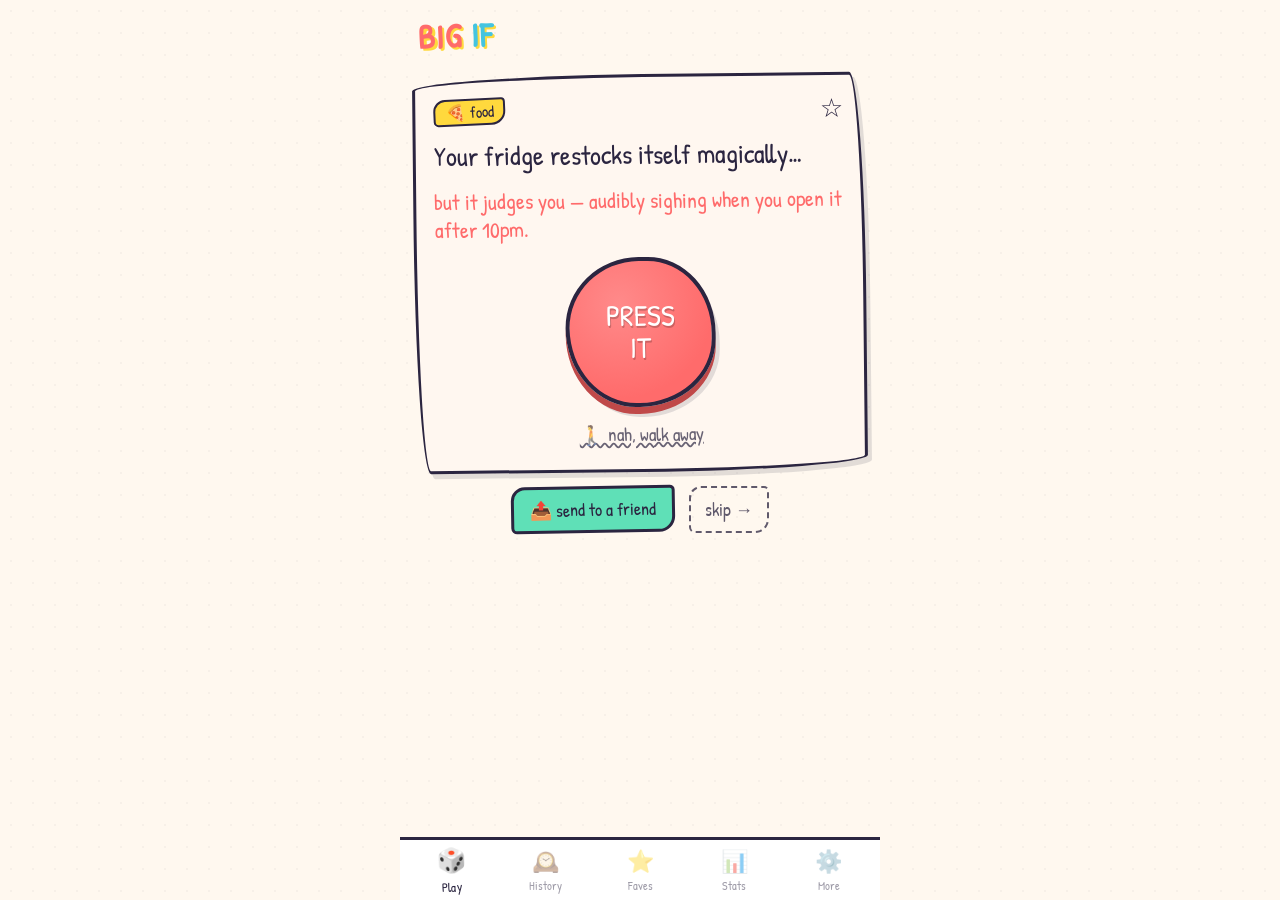
==== index.html @ 1992a89c "BIG IF v1 — hypotheticals app with live global stats 405-question bank, never-repeat picker, history" ====
<!DOCTYPE html>
<html lang="en">
<head>
<meta charset="UTF-8">
<meta name="viewport" content="width=device-width, initial-scale=1.0, viewport-fit=cover">
<meta name="theme-color" content="#fff8ef">
<title>BIG IF — would you rather?</title>
<link rel="manifest" href="manifest.json">
<link rel="icon" href="data:image/svg+xml,<svg xmlns='http://www.w3.org/2000/svg' viewBox='0 0 100 100'><text y='80' font-size='80'>🤔</text></svg>">
<link rel="stylesheet" href="styles.css">
</head>
<body>
<div id="app">
  <header id="topbar">
    <h1 id="logo">BIG<span> IF</span></h1>
    <div id="streak" title="daily streak" hidden>🔥<span id="streak-n"></span></div>
  </header>

  <main id="screen"><!-- rendered by app.js --></main>

  <nav id="tabs">
    <button data-tab="play"    class="tab">🎲<span>Play</span></button>
    <button data-tab="history" class="tab">🕰️<span>History</span></button>
    <button data-tab="favs"    class="tab">⭐<span>Faves</span></button>
    <button data-tab="stats"   class="tab">📊<span>Stats</span></button>
    <button data-tab="more"    class="tab">⚙️<span>More</span></button>
  </nav>

  <div id="toast" hidden></div>
</div>
<script src="questions.js"></script>
<script src="app.js"></script>
</body>
</html>
---- styles.css ----
/* BIG IF — hand-drawn scribble theme */
@font-face {
  font-family: "Patrick Hand";
  src: url("fonts/PatrickHand-Regular.ttf") format("truetype");
  font-display: swap;
}
:root {
  --ink: #2b2540;
  --paper: #fff8ef;
  --coral: #ff6b6b;
  --sun: #ffd93d;
  --sky: #45c4e0;
  --lime: #9ede4f;
  --grape: #b28dff;
  --tang: #ff9f45;
  --mint: #5fe0b7;
  --wobble: 255px 15px 225px 15px / 15px 225px 15px 255px;
  --wobble2: 15px 225px 15px 255px / 225px 15px 255px 15px;
}
* { box-sizing: border-box; margin: 0; padding: 0; -webkit-tap-highlight-color: transparent; }
html, body { height: 100%; }
body {
  font-family: "Patrick Hand", "Comic Sans MS", cursive;
  background: var(--paper);
  background-image: radial-gradient(#00000008 1px, transparent 1px);
  background-size: 22px 22px;
  color: var(--ink);
  font-size: 20px;
  line-height: 1.3;
}
#app { max-width: 480px; margin: 0 auto; min-height: 100%; display: flex; flex-direction: column; padding: 0 14px; }

/* top bar */
#topbar { display: flex; align-items: center; justify-content: space-between; padding: 14px 4px 6px; }
#logo { font-size: 34px; letter-spacing: 1px; transform: rotate(-2deg); color: var(--coral);
  text-shadow: 2px 2px 0 var(--sun); }
#logo span { color: var(--sky); }
#streak { font-size: 20px; background: #fff; border: 3px solid var(--ink); border-radius: var(--wobble2);
  padding: 2px 12px; transform: rotate(2deg); }

/* main area */
#screen { flex: 1; padding: 10px 0 90px; }
.screen-title { font-size: 28px; transform: rotate(-1deg); margin: 6px 2px 14px; }

/* cards */
.wobble { border: 3px solid var(--ink); border-radius: var(--wobble); background: #fff;
  box-shadow: 4px 5px 0 #2b254022; }
.wobble-sm { border: 2.5px solid var(--ink); border-radius: 18px 6px 16px 8px / 8px 14px 6px 18px;
  background: #fff; box-shadow: 3px 3px 0 #2b254018; }
.card { padding: 20px 18px 22px; transform: rotate(-0.6deg); display: flex; flex-direction: column; gap: 14px; }
.card.cat-silly  { background: #fffdf4; } .card.cat-gross { background: #f6fff0; }
.card.cat-food   { background: #fff7f0; } .card.cat-money { background: #fbfff0; }
.card.cat-powers { background: #f4f9ff; } .card.cat-deep  { background: #f8f4ff; }
.card.cat-spicy  { background: #fff3f3; }
.card-top { display: flex; justify-content: space-between; align-items: center; }
.cat-tag { font-size: 16px; background: var(--sun); border: 2px solid var(--ink);
  border-radius: 12px 4px 14px 5px; padding: 1px 10px; transform: rotate(-2deg); }
.fav-btn { font-size: 26px; background: none; border: none; cursor: pointer; line-height: 1; }
.fav-btn.on { animation: pop .25s ease; }
@keyframes pop { 50% { transform: scale(1.5) rotate(15deg); } }
.q-text { font-size: 27px; line-height: 1.25; }
.q-text.small { font-size: 22px; }
.q-catch { font-size: 22px; color: var(--coral); }
.hypo-hint, .empty-note, .about-note, .vote-count { font-size: 16px; opacity: .65; }
.you-picked { font-size: 19px; }

/* buttons */
button { font-family: inherit; color: var(--ink); cursor: pointer; }
.opt { font-size: 22px; padding: 14px 16px; border: 3px solid var(--ink); background: #fff;
  border-radius: var(--wobble2); text-align: left; transition: transform .08s; }
.opt:active { transform: scale(.97) rotate(-1deg); }
.opt-a { background: #ffe9e9; } .opt-b { background: #e6f7fb; }
.or-divider { text-align: center; font-size: 18px; opacity: .55; margin: -6px 0; }
.big-button { align-self: center; width: 150px; height: 150px; border-radius: 50% 46% 52% 48% / 48% 52% 46% 54%;
  border: 4px solid var(--ink); background: radial-gradient(circle at 35% 30%, #ff8a8a, var(--coral) 70%);
  color: #fff; font-size: 30px; line-height: 1.05; text-shadow: 1px 2px 0 #00000033;
  box-shadow: 0 7px 0 #c04949, 4px 10px 0 #2b254022; transition: transform .08s, box-shadow .08s; }
.big-button:active { transform: translateY(6px); box-shadow: 0 1px 0 #c04949; }
.walk-away { align-self: center; background: none; border: none; font-size: 19px; opacity: .7; text-decoration: underline wavy; }
.next-btn { font-size: 21px; padding: 10px 18px; border: 3px solid var(--ink); background: var(--sun);
  border-radius: var(--wobble2); align-self: flex-start; }
.next-btn.big { display: block; margin: 16px auto 0; transform: rotate(1deg); }
.card-actions { display: flex; justify-content: center; gap: 14px; margin-top: 14px; }
.share-btn { font-size: 18px; padding: 8px 16px; border: 3px solid var(--ink); background: var(--mint);
  border-radius: 14px 5px 16px 6px; transform: rotate(-1deg); }
.skip-btn { font-size: 18px; padding: 8px 14px; border: 2.5px dashed var(--ink); background: none;
  border-radius: 12px 5px 14px 6px; opacity: .75; }
.danger-btn { font-size: 18px; padding: 8px 16px; border: 3px solid var(--coral); color: var(--coral);
  background: none; border-radius: 14px 5px 16px 6px; }

/* stats bar reveal */
.stats-zone { margin-top: 4px; }
.stats-wait { font-size: 17px; opacity: .6; }
.bar { display: flex; height: 30px; border: 3px solid var(--ink); border-radius: 12px 5px 14px 6px; overflow: hidden; background: #f1ece3; }
.bar-a { background: repeating-linear-gradient(-45deg, var(--coral), var(--coral) 8px, #ff8a8a 8px, #ff8a8a 16px); transition: width .9s cubic-bezier(.2,.8,.3,1.1); }
.bar-b { background: repeating-linear-gradient(-45deg, var(--sky), var(--sky) 8px, #6fd3ea 8px, #6fd3ea 16px); transition: width .9s cubic-bezier(.2,.8,.3,1.1); }
.bar-labels { display: flex; justify-content: space-between; font-size: 15px; margin-top: 4px; gap: 8px; }
.verdict { font-size: 21px; margin-top: 8px; transform: rotate(-.5deg); }

/* history rows */
.hist-row { display: flex; align-items: center; gap: 6px; padding: 10px 12px; margin-bottom: 10px; cursor: pointer; }
.hist-row:nth-child(even) { transform: rotate(.4deg); }
.hist-row:nth-child(odd)  { transform: rotate(-.4deg); }
.hist-main { flex: 1; }
.hist-q { font-size: 17px; display: -webkit-box; -webkit-line-clamp: 2; -webkit-box-orient: vertical; overflow: hidden; }
.hist-meta { font-size: 14px; opacity: .6; margin-top: 2px; }
.hist-pick { color: var(--coral); }

/* stats tiles */
.stat-tile { padding: 14px 16px; margin-bottom: 12px; }
.stat-tile:nth-child(even) { transform: rotate(.5deg); }
.stat-tile:nth-child(odd)  { transform: rotate(-.5deg); }
.stat-big { font-size: 30px; }
.stat-label { font-size: 16px; opacity: .6; }

/* settings chips */
.setting-label { margin: 12px 2px 8px; font-size: 18px; opacity: .75; }
.chips { display: flex; flex-wrap: wrap; gap: 10px; }
.chip { font-size: 18px; padding: 6px 14px; border: 3px solid var(--ink); background: #fff;
  border-radius: 16px 6px 18px 7px; opacity: .45; }
.chip.on { background: var(--sun); opacity: 1; transform: rotate(-1.5deg); }

/* bottom tabs */
#tabs { position: fixed; bottom: 0; left: 50%; transform: translateX(-50%); width: 100%; max-width: 480px;
  display: flex; background: #fff; border-top: 3px solid var(--ink); padding: 6px 4px calc(6px + env(safe-area-inset-bottom)); }
.tab { flex: 1; background: none; border: none; font-size: 22px; display: flex; flex-direction: column; align-items: center; gap: 1px; opacity: .45; }
.tab span { font-size: 12px; font-family: inherit; }
.tab.active { opacity: 1; transform: rotate(-2deg) scale(1.08); }

/* toast */
#toast { position: fixed; bottom: 86px; left: 50%; transform: translateX(-50%) rotate(-1deg);
  background: var(--ink); color: #fff; padding: 8px 18px; border-radius: 14px 5px 16px 6px; font-size: 17px; z-index: 9; }

/* exhausted */
.exhausted { text-align: center; }
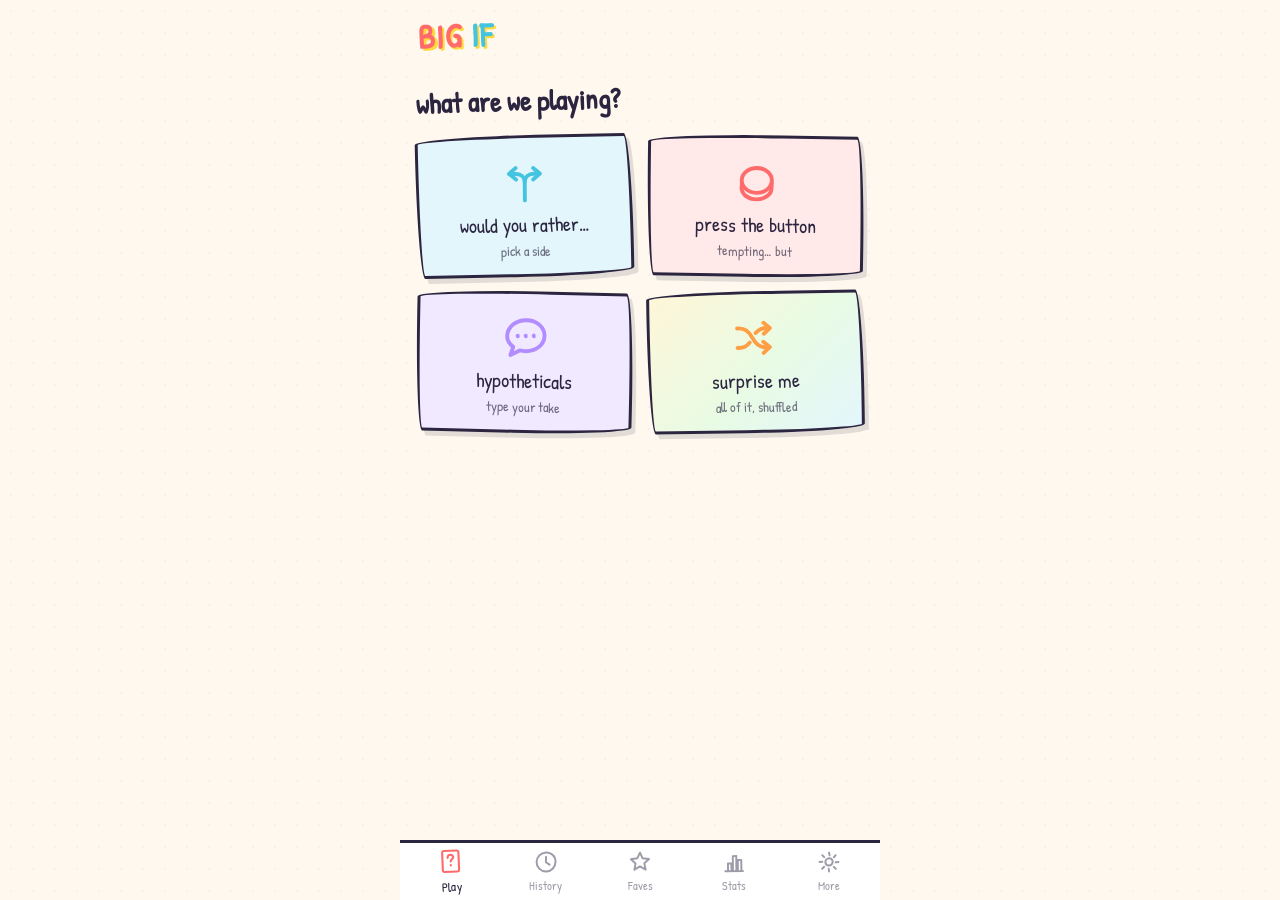
==== commit 5ccc1dec: "Mode picker, typed hypo takes with moderation, scribble sprite icons Play opens on four themed mode " ====
--- a/index.html
+++ b/index.html
@@ -13,22 +13,23 @@
 <div id="app">
   <header id="topbar">
     <h1 id="logo">BIG<span> IF</span></h1>
-    <div id="streak" title="daily streak" hidden>🔥<span id="streak-n"></span></div>
+    <div id="streak" title="daily streak" hidden><span id="streak-n"></span></div>
   </header>
 
   <main id="screen"><!-- rendered by app.js --></main>
 
   <nav id="tabs">
-    <button data-tab="play"    class="tab">🎲<span>Play</span></button>
-    <button data-tab="history" class="tab">🕰️<span>History</span></button>
-    <button data-tab="favs"    class="tab">⭐<span>Faves</span></button>
-    <button data-tab="stats"   class="tab">📊<span>Stats</span></button>
-    <button data-tab="more"    class="tab">⚙️<span>More</span></button>
+    <button data-tab="play"    data-ic="play"  class="tab"><span>Play</span></button>
+    <button data-tab="history" data-ic="clock" class="tab"><span>History</span></button>
+    <button data-tab="favs"    data-ic="star"  class="tab"><span>Faves</span></button>
+    <button data-tab="stats"   data-ic="bars"  class="tab"><span>Stats</span></button>
+    <button data-tab="more"    data-ic="gear"  class="tab"><span>More</span></button>
   </nav>
 
   <div id="toast" hidden></div>
 </div>
 <script src="questions.js"></script>
+<script src="icons.js"></script>
 <script src="app.js"></script>
 </body>
 </html>
--- a/styles.css
+++ b/styles.css
@@ -133,3 +133,54 @@
 
 /* exhausted */
 .exhausted { text-align: center; }
+
+/* ============ round 2: sprites, mode picker, takes ============ */
+.ic { width: 1.15em; height: 1.15em; vertical-align: -0.18em; }
+.screen-title .ic, .stat-big .ic { width: 1.05em; height: 1.05em; }
+.tab .ic { width: 26px; height: 26px; display: block; margin: 0 auto 1px; }
+.tab.active .ic { color: var(--coral); }
+#streak .ic { color: var(--tang); width: 22px; height: 22px; }
+.fav-btn .ic { width: 26px; height: 26px; }
+.fav-btn.on .ic { fill: var(--sun); }
+.ab { display: inline-block; width: 26px; height: 26px; line-height: 22px; text-align: center;
+  border: 2.5px solid var(--ink); border-radius: 12px 5px 10px 6px / 6px 10px 5px 12px;
+  background: var(--sun); font-size: 16px; margin-right: 4px; }
+.opt-b .ab { background: var(--sky); }
+
+/* mode picker */
+.picker-title { transform: rotate(-1.5deg); }
+.mode-grid { display: grid; grid-template-columns: 1fr 1fr; gap: 14px; padding: 4px 2px; }
+.mode-box { display: flex; flex-direction: column; align-items: center; gap: 6px;
+  padding: 18px 10px 14px; font-family: inherit; transition: transform .08s; }
+.mode-box:active { transform: scale(.95) rotate(1deg); }
+.mode-box .mode-ic { width: 52px; height: 52px; }
+.mode-title { font-size: 20px; line-height: 1.05; }
+.mode-sub { font-size: 14px; opacity: .65; }
+.mode-wyr    { background: #e3f6fc; transform: rotate(-1.2deg); }
+.mode-wyr .mode-ic { color: var(--sky); }
+.mode-button { background: #ffe9e9; transform: rotate(1deg); }
+.mode-button .mode-ic { color: var(--coral); }
+.mode-hypo   { background: #f0e9ff; transform: rotate(1.4deg); }
+.mode-hypo .mode-ic { color: var(--grape); }
+.mode-all    { background: linear-gradient(135deg, #fff6d8 0%, #e8fbe4 55%, #e3f6fc 100%); transform: rotate(-0.8deg); }
+.mode-all .mode-ic { color: var(--tang); }
+.mode-chip { display: inline-flex; align-items: center; gap: 7px; font-family: inherit;
+  font-size: 16px; padding: 5px 12px; background: #fff; margin: 0 0 10px 4px; cursor: pointer; }
+.mode-chip .chip-switch { font-size: 13px; opacity: .6; text-decoration: underline wavy; }
+
+/* hypo takes */
+.take-input { width: 100%; font-family: inherit; font-size: 20px; color: var(--ink);
+  border: 3px solid var(--ink); border-radius: 14px 5px 12px 6px / 6px 12px 5px 14px;
+  background: #fffdf6; padding: 10px 12px; resize: none; }
+.take-input:focus, .nick-input:focus { outline: 3px dashed var(--sky); outline-offset: 2px; }
+.nick-input { width: 60%; font-family: inherit; font-size: 16px; color: var(--ink);
+  border: 2.5px solid var(--ink); border-radius: 12px 5px 10px 6px / 6px 10px 5px 12px;
+  background: #fffdf6; padding: 6px 10px; margin-top: 8px; }
+.take-send { margin-top: 10px; }
+.peek-btn { font-family: inherit; font-size: 16px; background: none; border: none;
+  color: var(--ink); opacity: .7; text-decoration: underline wavy; padding: 8px 2px; text-align: left; }
+.takes-title { font-size: 20px; margin: 14px 0 8px; transform: rotate(-0.7deg); }
+.take-row { background: #fffdf6; padding: 8px 12px; margin: 8px 0; }
+.take-row.mine { background: #fff6d8; }
+.take-text { font-size: 19px; }
+.take-meta { font-size: 14px; opacity: .6; margin-top: 2px; }
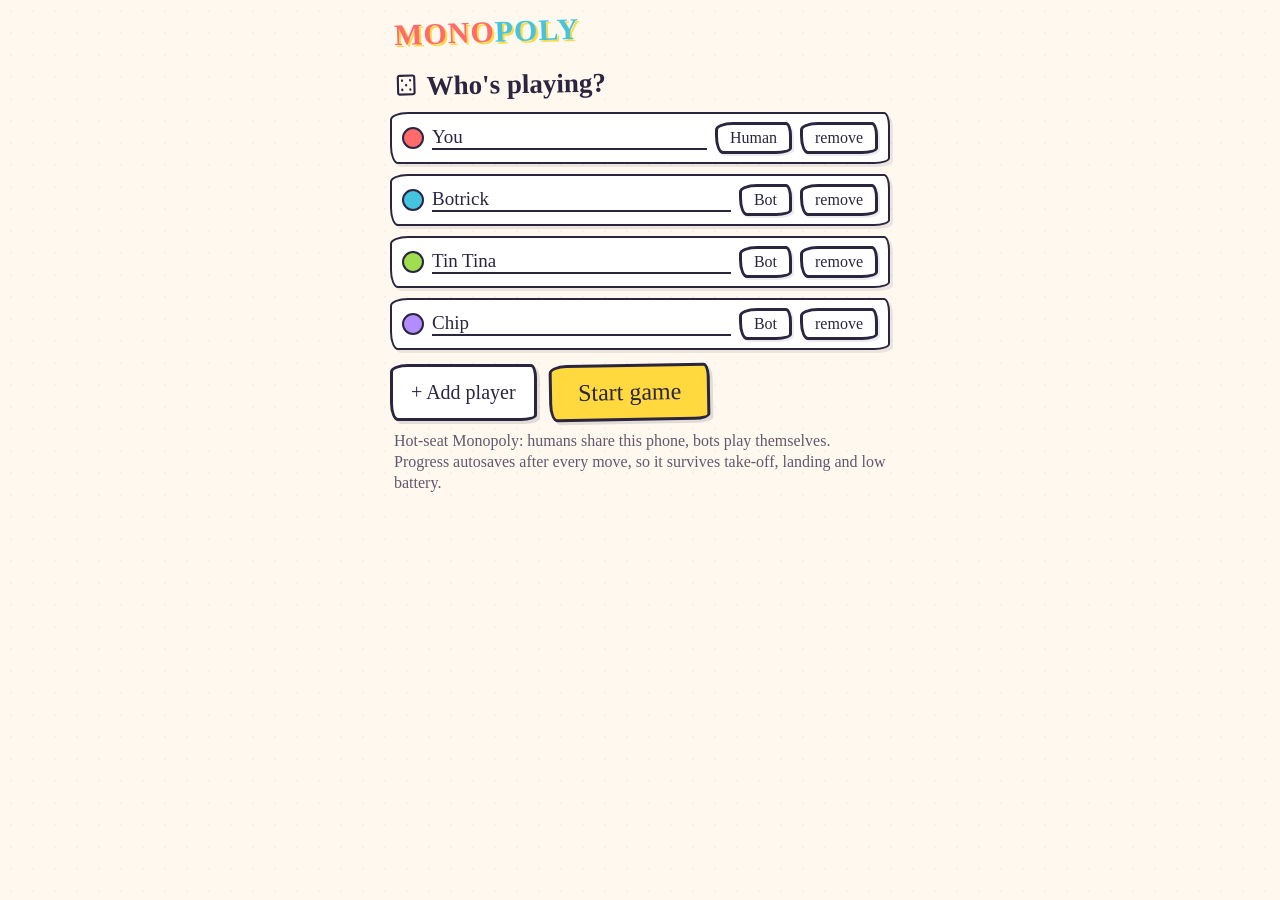
==== commit 16399037: "Add Monopoly game files to gh-pages" ====
--- a/index.html
+++ b/index.html
@@ -4,32 +4,23 @@
 <meta charset="UTF-8">
 <meta name="viewport" content="width=device-width, initial-scale=1.0, viewport-fit=cover">
 <meta name="theme-color" content="#fff8ef">
-<title>BIG IF — would you rather?</title>
-<link rel="manifest" href="manifest.json">
-<link rel="icon" href="data:image/svg+xml,<svg xmlns='http://www.w3.org/2000/svg' viewBox='0 0 100 100'><text y='80' font-size='80'>🤔</text></svg>">
+<title>BIG IF — Monopoly</title>
+<link rel="icon" href="data:image/svg+xml,<svg xmlns='http://www.w3.org/2000/svg' viewBox='0 0 100 100'><text y='80' font-size='80'>🎲</text></svg>">
 <link rel="stylesheet" href="styles.css">
 </head>
 <body>
 <div id="app">
   <header id="topbar">
-    <h1 id="logo">BIG<span> IF</span></h1>
-    <div id="streak" title="daily streak" hidden><span id="streak-n"></span></div>
+    <h1 id="logo">MONO<span>POLY</span></h1>
+    <button id="menu-btn" class="btn btn-sm" hidden>Menu</button>
   </header>
-
-  <main id="screen"><!-- rendered by app.js --></main>
-
-  <nav id="tabs">
-    <button data-tab="play"    data-ic="play"  class="tab"><span>Play</span></button>
-    <button data-tab="history" data-ic="clock" class="tab"><span>History</span></button>
-    <button data-tab="favs"    data-ic="star"  class="tab"><span>Faves</span></button>
-    <button data-tab="stats"   data-ic="bars"  class="tab"><span>Stats</span></button>
-    <button data-tab="more"    data-ic="gear"  class="tab"><span>More</span></button>
-  </nav>
-
-  <div id="toast" hidden></div>
+  <main id="screen"><!-- rendered by ui.js --></main>
 </div>
-<script src="questions.js"></script>
-<script src="icons.js"></script>
-<script src="app.js"></script>
+<div id="modal-wrap" hidden><div id="modal" class="wobble"></div></div>
+<div id="toast" hidden></div>
+<script src="board-data.js"></script>
+<script src="game.js"></script>
+<script src="ai.js"></script>
+<script src="ui.js"></script>
 </body>
 </html>
--- a/styles.css
+++ b/styles.css
@@ -1,7 +1,7 @@
-/* BIG IF — hand-drawn scribble theme */
+/* BIG IF Monopoly — same scribble theme as the main app */
 @font-face {
   font-family: "Patrick Hand";
-  src: url("fonts/PatrickHand-Regular.ttf") format("truetype");
+  src: url("../fonts/PatrickHand-Regular.ttf") format("truetype");
   font-display: swap;
 }
 :root {
@@ -14,6 +14,8 @@
   --grape: #b28dff;
   --tang: #ff9f45;
   --mint: #5fe0b7;
+  --house: #2f9e44;
+  --hotel: #e03131;
   --wobble: 255px 15px 225px 15px / 15px 225px 15px 255px;
   --wobble2: 15px 225px 15px 255px / 225px 15px 255px 15px;
 }
@@ -25,162 +27,141 @@
   background-image: radial-gradient(#00000008 1px, transparent 1px);
   background-size: 22px 22px;
   color: var(--ink);
-  font-size: 20px;
+  font-size: 19px;
   line-height: 1.3;
 }
-#app { max-width: 480px; margin: 0 auto; min-height: 100%; display: flex; flex-direction: column; padding: 0 14px; }
-
-/* top bar */
-#topbar { display: flex; align-items: center; justify-content: space-between; padding: 14px 4px 6px; }
-#logo { font-size: 34px; letter-spacing: 1px; transform: rotate(-2deg); color: var(--coral);
+#app { max-width: 520px; margin: 0 auto; min-height: 100%; display: flex; flex-direction: column; padding: 0 10px 24px; }
+#topbar { display: flex; align-items: center; justify-content: space-between; padding: 12px 4px 6px; }
+#logo { font-size: 30px; letter-spacing: 1px; transform: rotate(-2deg); color: var(--coral);
   text-shadow: 2px 2px 0 var(--sun); }
 #logo span { color: var(--sky); }
-#streak { font-size: 20px; background: #fff; border: 3px solid var(--ink); border-radius: var(--wobble2);
-  padding: 2px 12px; transform: rotate(2deg); }
+#screen { flex: 1; }
+.ic { width: 1.05em; height: 1.05em; vertical-align: -0.18em; }
 
-/* main area */
-#screen { flex: 1; padding: 10px 0 90px; }
-.screen-title { font-size: 28px; transform: rotate(-1deg); margin: 6px 2px 14px; }
-
-/* cards */
+/* buttons */
+.btn {
+  font-family: inherit; font-size: 20px; color: var(--ink); cursor: pointer;
+  background: #fff; border: 3px solid var(--ink);
+  border-radius: 18px 6px 16px 8px / 8px 14px 6px 18px;
+  box-shadow: 3px 3px 0 #2b254022; padding: 8px 18px;
+}
+.btn:active { transform: translate(2px, 2px); box-shadow: none; }
+.btn[disabled] { opacity: 0.45; pointer-events: none; }
+.btn-big { font-size: 24px; padding: 12px 26px; background: var(--sun); transform: rotate(-1deg); }
+.btn-go { background: var(--lime); }
+.btn-warn { background: var(--coral); color: #fff; }
+.btn-sm { font-size: 16px; padding: 4px 12px; box-shadow: 2px 2px 0 #2b254018; }
 .wobble { border: 3px solid var(--ink); border-radius: var(--wobble); background: #fff;
   box-shadow: 4px 5px 0 #2b254022; }
 .wobble-sm { border: 2.5px solid var(--ink); border-radius: 18px 6px 16px 8px / 8px 14px 6px 18px;
   background: #fff; box-shadow: 3px 3px 0 #2b254018; }
-.card { padding: 20px 18px 22px; transform: rotate(-0.6deg); display: flex; flex-direction: column; gap: 14px; }
-.card.cat-silly  { background: #fffdf4; } .card.cat-gross { background: #f6fff0; }
-.card.cat-food   { background: #fff7f0; } .card.cat-money { background: #fbfff0; }
-.card.cat-powers { background: #f4f9ff; } .card.cat-deep  { background: #f8f4ff; }
-.card.cat-spicy  { background: #fff3f3; }
-.card-top { display: flex; justify-content: space-between; align-items: center; }
-.cat-tag { font-size: 16px; background: var(--sun); border: 2px solid var(--ink);
-  border-radius: 12px 4px 14px 5px; padding: 1px 10px; transform: rotate(-2deg); }
-.fav-btn { font-size: 26px; background: none; border: none; cursor: pointer; line-height: 1; }
-.fav-btn.on { animation: pop .25s ease; }
-@keyframes pop { 50% { transform: scale(1.5) rotate(15deg); } }
-.q-text { font-size: 27px; line-height: 1.25; }
-.q-text.small { font-size: 22px; }
-.q-catch { font-size: 22px; color: var(--coral); }
-.hypo-hint, .empty-note, .about-note, .vote-count { font-size: 16px; opacity: .65; }
-.you-picked { font-size: 19px; }
 
-/* buttons */
-button { font-family: inherit; color: var(--ink); cursor: pointer; }
-.opt { font-size: 22px; padding: 14px 16px; border: 3px solid var(--ink); background: #fff;
-  border-radius: var(--wobble2); text-align: left; transition: transform .08s; }
-.opt:active { transform: scale(.97) rotate(-1deg); }
-.opt-a { background: #ffe9e9; } .opt-b { background: #e6f7fb; }
-.or-divider { text-align: center; font-size: 18px; opacity: .55; margin: -6px 0; }
-.big-button { align-self: center; width: 150px; height: 150px; border-radius: 50% 46% 52% 48% / 48% 52% 46% 54%;
-  border: 4px solid var(--ink); background: radial-gradient(circle at 35% 30%, #ff8a8a, var(--coral) 70%);
-  color: #fff; font-size: 30px; line-height: 1.05; text-shadow: 1px 2px 0 #00000033;
-  box-shadow: 0 7px 0 #c04949, 4px 10px 0 #2b254022; transition: transform .08s, box-shadow .08s; }
-.big-button:active { transform: translateY(6px); box-shadow: 0 1px 0 #c04949; }
-.walk-away { align-self: center; background: none; border: none; font-size: 19px; opacity: .7; text-decoration: underline wavy; }
-.next-btn { font-size: 21px; padding: 10px 18px; border: 3px solid var(--ink); background: var(--sun);
-  border-radius: var(--wobble2); align-self: flex-start; }
-.next-btn.big { display: block; margin: 16px auto 0; transform: rotate(1deg); }
-.card-actions { display: flex; justify-content: center; gap: 14px; margin-top: 14px; }
-.share-btn { font-size: 18px; padding: 8px 16px; border: 3px solid var(--ink); background: var(--mint);
-  border-radius: 14px 5px 16px 6px; transform: rotate(-1deg); }
-.skip-btn { font-size: 18px; padding: 8px 14px; border: 2.5px dashed var(--ink); background: none;
-  border-radius: 12px 5px 14px 6px; opacity: .75; }
-.danger-btn { font-size: 18px; padding: 8px 16px; border: 3px solid var(--coral); color: var(--coral);
-  background: none; border-radius: 14px 5px 16px 6px; }
+/* ------- setup screen ------- */
+.screen-title { font-size: 27px; transform: rotate(-1deg); margin: 8px 2px 12px; }
+.setup-row { display: flex; gap: 8px; align-items: center; padding: 8px 10px; margin-bottom: 10px; }
+.setup-row input {
+  font-family: inherit; font-size: 19px; color: var(--ink); flex: 1; min-width: 0;
+  border: none; border-bottom: 2.5px solid var(--ink); background: transparent; outline: none;
+}
+.color-dot { width: 22px; height: 22px; border-radius: 50%; border: 2.5px solid var(--ink); flex: none; }
+.setup-note { font-size: 16px; opacity: 0.75; margin: 10px 4px; }
+.setup-actions { display: flex; gap: 12px; flex-wrap: wrap; margin-top: 14px; }
+.resume-box { padding: 20px 18px; margin: 14px 0; transform: rotate(-0.6deg); }
+.resume-box p { margin-bottom: 14px; }
 
-/* stats bar reveal */
-.stats-zone { margin-top: 4px; }
-.stats-wait { font-size: 17px; opacity: .6; }
-.bar { display: flex; height: 30px; border: 3px solid var(--ink); border-radius: 12px 5px 14px 6px; overflow: hidden; background: #f1ece3; }
-.bar-a { background: repeating-linear-gradient(-45deg, var(--coral), var(--coral) 8px, #ff8a8a 8px, #ff8a8a 16px); transition: width .9s cubic-bezier(.2,.8,.3,1.1); }
-.bar-b { background: repeating-linear-gradient(-45deg, var(--sky), var(--sky) 8px, #6fd3ea 8px, #6fd3ea 16px); transition: width .9s cubic-bezier(.2,.8,.3,1.1); }
-.bar-labels { display: flex; justify-content: space-between; font-size: 15px; margin-top: 4px; gap: 8px; }
-.verdict { font-size: 21px; margin-top: 8px; transform: rotate(-.5deg); }
+/* ------- board ------- */
+#board {
+  position: relative; width: 100%; aspect-ratio: 1 / 1;
+  display: grid; grid-template-columns: repeat(11, 1fr); grid-template-rows: repeat(11, 1fr);
+  border: 3px solid var(--ink); border-radius: 14px 5px 12px 6px / 6px 10px 5px 14px;
+  background: #fffdf6; box-shadow: 4px 5px 0 #2b254022; overflow: hidden;
+}
+.cell {
+  position: relative; border: 1px solid #2b254033; overflow: hidden; cursor: pointer;
+  display: flex; flex-direction: column; align-items: center; justify-content: flex-end;
+  background: #fffdf6; font-size: 10px; padding-bottom: 1px;
+}
+.cell .band { position: absolute; top: 0; left: 0; right: 0; height: 26%; border-bottom: 1px solid #2b254044; }
+.cell .price { position: absolute; bottom: 1px; right: 3px; font-size: 9px; opacity: 0.7; }
+.cell .spico { position: absolute; top: 50%; left: 50%; transform: translate(-50%, -58%); width: 55%; height: 55%; opacity: 0.8; }
+.cell .spico svg { width: 100%; height: 100%; }
+.cell.corner { background: #fff6df; }
+.cell .ownerbar { position: absolute; bottom: 0; left: 0; right: 0; height: 4px; }
+.cell.mortgaged .band, .cell.mortgaged .price { opacity: 0.25; }
+.cell.mortgaged::after { content: ""; position: absolute; inset: 0;
+  background: repeating-linear-gradient(45deg, transparent 0 4px, #2b254018 4px 8px); }
+.cell .pips { position: absolute; top: 28%; left: 2px; display: flex; gap: 1px; flex-wrap: wrap; max-width: 90%; }
+.cell .pips i { width: 5px; height: 5px; background: var(--house); border-radius: 1px; display: block; }
+.cell .pips i.hotel { width: 8px; height: 6px; background: var(--hotel); }
+.cell .toks { position: absolute; bottom: 5px; left: 2px; display: flex; flex-wrap: wrap; gap: 1px; max-width: 92%; }
+.cell .toks b { width: 9px; height: 9px; border-radius: 50%; border: 1.5px solid #fff;
+  box-shadow: 0 0 0 1px #2b254066; display: block; }
+.cell.here { outline: 3px solid var(--ink); outline-offset: -3px; z-index: 2; }
 
-/* history rows */
-.hist-row { display: flex; align-items: center; gap: 6px; padding: 10px 12px; margin-bottom: 10px; cursor: pointer; }
-.hist-row:nth-child(even) { transform: rotate(.4deg); }
-.hist-row:nth-child(odd)  { transform: rotate(-.4deg); }
-.hist-main { flex: 1; }
-.hist-q { font-size: 17px; display: -webkit-box; -webkit-line-clamp: 2; -webkit-box-orient: vertical; overflow: hidden; }
-.hist-meta { font-size: 14px; opacity: .6; margin-top: 2px; }
-.hist-pick { color: var(--coral); }
+#center {
+  grid-row: 2 / 11; grid-column: 2 / 11; display: flex; flex-direction: column;
+  align-items: center; justify-content: center; gap: 6px; text-align: center; padding: 8px;
+}
+#center .whose { font-size: 20px; transform: rotate(-1.5deg); }
+#center .dice { display: flex; gap: 8px; }
+#center .die {
+  width: 40px; height: 40px; border: 3px solid var(--ink); border-radius: 10px 4px 9px 5px / 5px 8px 4px 10px;
+  background: #fff; font-size: 24px; display: flex; align-items: center; justify-content: center;
+  box-shadow: 2px 2px 0 #2b254022;
+}
+#center .cardflash {
+  font-size: 14px; line-height: 1.25; max-width: 92%; padding: 8px 10px; margin-top: 4px;
+  background: #fff; border: 2.5px solid var(--ink);
+  border-radius: 14px 5px 12px 6px / 6px 10px 5px 14px; transform: rotate(-1deg);
+}
+#center .cardflash .cardkind { font-size: 12px; opacity: 0.7; display: block; }
 
-/* stats tiles */
-.stat-tile { padding: 14px 16px; margin-bottom: 12px; }
-.stat-tile:nth-child(even) { transform: rotate(.5deg); }
-.stat-tile:nth-child(odd)  { transform: rotate(-.5deg); }
-.stat-big { font-size: 30px; }
-.stat-label { font-size: 16px; opacity: .6; }
+/* ------- HUD ------- */
+#hud { margin-top: 12px; }
+#turnbar { display: flex; align-items: center; gap: 10px; padding: 8px 12px; margin-bottom: 10px; }
+#turnbar .color-dot { width: 18px; height: 18px; }
+#turnbar .who { flex: 1; font-size: 21px; }
+#turnbar .cash { font-size: 21px; }
+#actions { display: flex; flex-wrap: wrap; gap: 10px; align-items: center; margin-bottom: 10px; min-height: 52px; }
+#actions .say { font-size: 18px; width: 100%; }
+#players { display: flex; flex-wrap: wrap; gap: 8px; margin-bottom: 10px; }
+.pstrip { display: flex; align-items: center; gap: 6px; font-size: 16px; padding: 3px 10px; }
+.pstrip.dead { opacity: 0.4; text-decoration: line-through; }
+.pstrip .color-dot { width: 14px; height: 14px; }
+#log {
+  font-size: 15px; line-height: 1.35; padding: 8px 12px; max-height: 130px; overflow-y: auto;
+  background: #fff; border: 2.5px solid var(--ink);
+  border-radius: 18px 6px 16px 8px / 8px 14px 6px 18px; box-shadow: 3px 3px 0 #2b254018;
+}
+#log p { margin: 1px 0; opacity: 0.85; }
+#log p:last-child { opacity: 1; }
 
-/* settings chips */
-.setting-label { margin: 12px 2px 8px; font-size: 18px; opacity: .75; }
-.chips { display: flex; flex-wrap: wrap; gap: 10px; }
-.chip { font-size: 18px; padding: 6px 14px; border: 3px solid var(--ink); background: #fff;
-  border-radius: 16px 6px 18px 7px; opacity: .45; }
-.chip.on { background: var(--sun); opacity: 1; transform: rotate(-1.5deg); }
+/* ------- modal ------- */
+#modal-wrap { position: fixed; inset: 0; background: #2b254055; z-index: 50;
+  display: flex; align-items: center; justify-content: center; padding: 18px; }
+#modal-wrap[hidden], #toast[hidden] { display: none; }
+#modal { max-width: 440px; width: 100%; max-height: 86vh; overflow-y: auto; padding: 20px 18px; }
+#modal h2 { font-size: 24px; transform: rotate(-1deg); margin-bottom: 10px; }
+#modal .deed-band { height: 26px; border: 2.5px solid var(--ink); border-radius: 10px 4px 9px 5px / 5px 8px 4px 10px; margin-bottom: 10px; }
+#modal table { width: 100%; border-collapse: collapse; font-size: 17px; margin: 8px 0; }
+#modal td { padding: 2px 4px; border-bottom: 1.5px dashed #2b254033; }
+#modal td:last-child { text-align: right; }
+#modal .modal-actions { display: flex; flex-wrap: wrap; gap: 10px; margin-top: 14px; }
+.mrow { display: flex; align-items: center; gap: 8px; padding: 7px 4px; border-bottom: 1.5px dashed #2b254033; }
+.mrow .nm { flex: 1; font-size: 17px; min-width: 0; }
+.mrow .st { font-size: 14px; opacity: 0.7; }
+.mrow .gdot { width: 14px; height: 14px; border-radius: 4px; border: 2px solid var(--ink); flex: none; }
 
-/* bottom tabs */
-#tabs { position: fixed; bottom: 0; left: 50%; transform: translateX(-50%); width: 100%; max-width: 480px;
-  display: flex; background: #fff; border-top: 3px solid var(--ink); padding: 6px 4px calc(6px + env(safe-area-inset-bottom)); }
-.tab { flex: 1; background: none; border: none; font-size: 22px; display: flex; flex-direction: column; align-items: center; gap: 1px; opacity: .45; }
-.tab span { font-size: 12px; font-family: inherit; }
-.tab.active { opacity: 1; transform: rotate(-2deg) scale(1.08); }
+#toast {
+  position: fixed; left: 50%; bottom: 26px; transform: translateX(-50%) rotate(-1deg); z-index: 60;
+  background: var(--ink); color: var(--paper); font-size: 18px; padding: 8px 20px;
+  border-radius: 14px 5px 12px 6px / 6px 10px 5px 14px; box-shadow: 3px 4px 0 #2b254044;
+}
 
-/* toast */
-#toast { position: fixed; bottom: 86px; left: 50%; transform: translateX(-50%) rotate(-1deg);
-  background: var(--ink); color: #fff; padding: 8px 18px; border-radius: 14px 5px 16px 6px; font-size: 17px; z-index: 9; }
+/* winner overlay reuses modal */
+.winner-title { font-size: 30px; color: var(--coral); text-shadow: 2px 2px 0 var(--sun); transform: rotate(-2deg); }
 
-/* exhausted */
-.exhausted { text-align: center; }
-
-/* ============ round 2: sprites, mode picker, takes ============ */
-.ic { width: 1.15em; height: 1.15em; vertical-align: -0.18em; }
-.screen-title .ic, .stat-big .ic { width: 1.05em; height: 1.05em; }
-.tab .ic { width: 26px; height: 26px; display: block; margin: 0 auto 1px; }
-.tab.active .ic { color: var(--coral); }
-#streak .ic { color: var(--tang); width: 22px; height: 22px; }
-.fav-btn .ic { width: 26px; height: 26px; }
-.fav-btn.on .ic { fill: var(--sun); }
-.ab { display: inline-block; width: 26px; height: 26px; line-height: 22px; text-align: center;
-  border: 2.5px solid var(--ink); border-radius: 12px 5px 10px 6px / 6px 10px 5px 12px;
-  background: var(--sun); font-size: 16px; margin-right: 4px; }
-.opt-b .ab { background: var(--sky); }
-
-/* mode picker */
-.picker-title { transform: rotate(-1.5deg); }
-.mode-grid { display: grid; grid-template-columns: 1fr 1fr; gap: 14px; padding: 4px 2px; }
-.mode-box { display: flex; flex-direction: column; align-items: center; gap: 6px;
-  padding: 18px 10px 14px; font-family: inherit; transition: transform .08s; }
-.mode-box:active { transform: scale(.95) rotate(1deg); }
-.mode-box .mode-ic { width: 52px; height: 52px; }
-.mode-title { font-size: 20px; line-height: 1.05; }
-.mode-sub { font-size: 14px; opacity: .65; }
-.mode-wyr    { background: #e3f6fc; transform: rotate(-1.2deg); }
-.mode-wyr .mode-ic { color: var(--sky); }
-.mode-button { background: #ffe9e9; transform: rotate(1deg); }
-.mode-button .mode-ic { color: var(--coral); }
-.mode-hypo   { background: #f0e9ff; transform: rotate(1.4deg); }
-.mode-hypo .mode-ic { color: var(--grape); }
-.mode-all    { background: linear-gradient(135deg, #fff6d8 0%, #e8fbe4 55%, #e3f6fc 100%); transform: rotate(-0.8deg); }
-.mode-all .mode-ic { color: var(--tang); }
-.mode-chip { display: inline-flex; align-items: center; gap: 7px; font-family: inherit;
-  font-size: 16px; padding: 5px 12px; background: #fff; margin: 0 0 10px 4px; cursor: pointer; }
-.mode-chip .chip-switch { font-size: 13px; opacity: .6; text-decoration: underline wavy; }
-
-/* hypo takes */
-.take-input { width: 100%; font-family: inherit; font-size: 20px; color: var(--ink);
-  border: 3px solid var(--ink); border-radius: 14px 5px 12px 6px / 6px 12px 5px 14px;
-  background: #fffdf6; padding: 10px 12px; resize: none; }
-.take-input:focus, .nick-input:focus { outline: 3px dashed var(--sky); outline-offset: 2px; }
-.nick-input { width: 60%; font-family: inherit; font-size: 16px; color: var(--ink);
-  border: 2.5px solid var(--ink); border-radius: 12px 5px 10px 6px / 6px 10px 5px 12px;
-  background: #fffdf6; padding: 6px 10px; margin-top: 8px; }
-.take-send { margin-top: 10px; }
-.peek-btn { font-family: inherit; font-size: 16px; background: none; border: none;
-  color: var(--ink); opacity: .7; text-decoration: underline wavy; padding: 8px 2px; text-align: left; }
-.takes-title { font-size: 20px; margin: 14px 0 8px; transform: rotate(-0.7deg); }
-.take-row { background: #fffdf6; padding: 8px 12px; margin: 8px 0; }
-.take-row.mine { background: #fff6d8; }
-.take-text { font-size: 19px; }
-.take-meta { font-size: 14px; opacity: .6; margin-top: 2px; }
+@media (max-width: 380px) {
+  body { font-size: 17px; }
+  .cell .price { display: none; }
+}
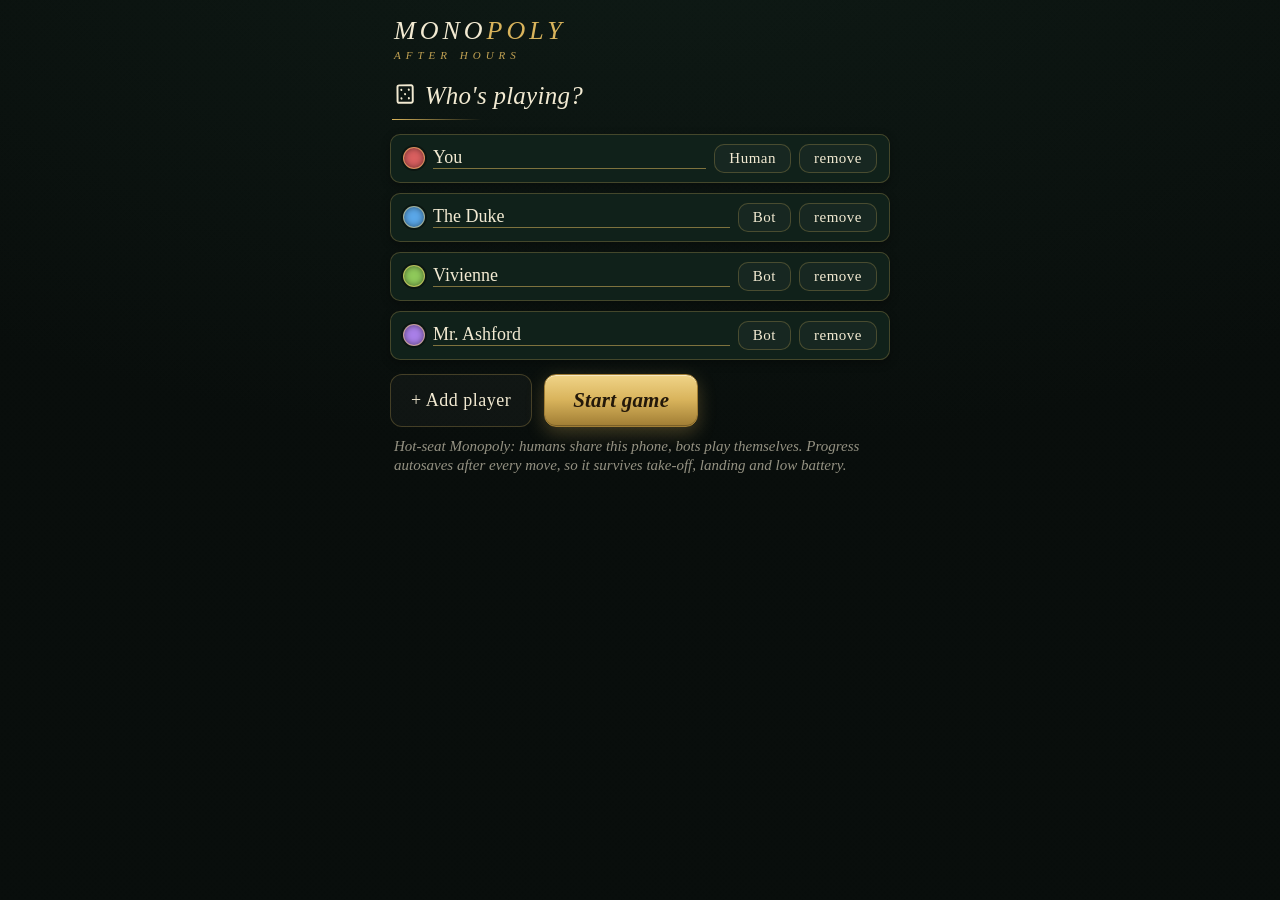
==== commit 86145483: "Deploy After Hours redesign: tile icons, animated card stacks, deed cards Co-Authored-By: Claude Fab" ====
--- a/index.html
+++ b/index.html
@@ -3,15 +3,15 @@
 <head>
 <meta charset="UTF-8">
 <meta name="viewport" content="width=device-width, initial-scale=1.0, viewport-fit=cover">
-<meta name="theme-color" content="#fff8ef">
-<title>BIG IF — Monopoly</title>
+<meta name="theme-color" content="#0c1210">
+<title>Monopoly — After Hours</title>
 <link rel="icon" href="data:image/svg+xml,<svg xmlns='http://www.w3.org/2000/svg' viewBox='0 0 100 100'><text y='80' font-size='80'>🎲</text></svg>">
 <link rel="stylesheet" href="styles.css">
 </head>
 <body>
 <div id="app">
   <header id="topbar">
-    <h1 id="logo">MONO<span>POLY</span></h1>
+    <h1 id="logo">MONO<span>POLY</span><small>after hours</small></h1>
     <button id="menu-btn" class="btn btn-sm" hidden>Menu</button>
   </header>
   <main id="screen"><!-- rendered by ui.js --></main>
@@ -22,5 +22,10 @@
 <script src="game.js"></script>
 <script src="ai.js"></script>
 <script src="ui.js"></script>
+<script>
+if ("serviceWorker" in navigator) {
+  navigator.serviceWorker.register("sw.js");
+}
+</script>
 </body>
 </html>
--- a/styles.css
+++ b/styles.css
@@ -1,167 +1,307 @@
-/* BIG IF Monopoly — same scribble theme as the main app */
-@font-face {
-  font-family: "Patrick Hand";
-  src: url("../fonts/PatrickHand-Regular.ttf") format("truetype");
-  font-display: swap;
-}
+/* Monopoly — After Hours. Midnight-felt casino theme with lounge serif type. */
 :root {
-  --ink: #2b2540;
-  --paper: #fff8ef;
-  --coral: #ff6b6b;
-  --sun: #ffd93d;
-  --sky: #45c4e0;
-  --lime: #9ede4f;
-  --grape: #b28dff;
-  --tang: #ff9f45;
-  --mint: #5fe0b7;
-  --house: #2f9e44;
-  --hotel: #e03131;
-  --wobble: 255px 15px 225px 15px / 15px 225px 15px 255px;
-  --wobble2: 15px 225px 15px 255px / 225px 15px 255px 15px;
+  --ink: #f2ead2;          /* cream text on dark — brightened for contrast */
+  --ink-2: #cfc6ab;        /* secondary text (log body, captions) */
+  --ink-3: #9aa08c;        /* muted text (timestamps, disabled) */
+  --paper: #090e0c;        /* near-black green base */
+  --panel: #10211a;        /* card/cell surface */
+  --panel2: #163024;       /* raised surface */
+  --gold: #d9b45c;
+  --gold-hi: #f0d488;      /* metallic highlight edge */
+  --gold-deep: #a07d34;    /* metallic shadow edge */
+  --gold-dim: rgba(217,180,92,0.55);
+  --gold-line: rgba(217,180,92,0.26);
+  --cream: #f6f0dd;        /* dice, deed paper */
+  --cream-2: #ece3c9;      /* deed-card rule lines */
+  --deep: #14251c;         /* dark text on gold/cream */
+  --felt-1: #1d3d2c;       /* board center glow */
+  --felt-2: #0d211a;       /* board center falloff */
+  --danger: #d66a6a;
+  --go: #57b877;
+  --house: #6bcf79;
+  --hotel: #e06a6a;
+  --shadow: 0 10px 30px rgba(0,0,0,0.55);
 }
 * { box-sizing: border-box; margin: 0; padding: 0; -webkit-tap-highlight-color: transparent; }
 html, body { height: 100%; }
 body {
-  font-family: "Patrick Hand", "Comic Sans MS", cursive;
-  background: var(--paper);
-  background-image: radial-gradient(#00000008 1px, transparent 1px);
-  background-size: 22px 22px;
+  font-family: Georgia, "Times New Roman", serif;
+  background: radial-gradient(140% 100% at 50% -10%, #0f1b16 0%, var(--paper) 60%);
+  background-attachment: fixed;
   color: var(--ink);
-  font-size: 19px;
+  font-size: 18px;
   line-height: 1.3;
-}
-#app { max-width: 520px; margin: 0 auto; min-height: 100%; display: flex; flex-direction: column; padding: 0 10px 24px; }
-#topbar { display: flex; align-items: center; justify-content: space-between; padding: 12px 4px 6px; }
-#logo { font-size: 30px; letter-spacing: 1px; transform: rotate(-2deg); color: var(--coral);
-  text-shadow: 2px 2px 0 var(--sun); }
-#logo span { color: var(--sky); }
+  -webkit-font-smoothing: antialiased;
+}
+/* faint felt weave for mood — cheap, no assets, doesn't affect offline caching */
+body::before {
+  content: ""; position: fixed; inset: 0; pointer-events: none; z-index: 0; opacity: 0.5;
+  background-image:
+    repeating-linear-gradient(45deg,  rgba(255,255,255,0.012) 0 2px, transparent 2px 4px),
+    repeating-linear-gradient(-45deg, rgba(0,0,0,0.04)      0 2px, transparent 2px 4px);
+}
+#app { position: relative; z-index: 1; max-width: 520px; margin: 0 auto; min-height: 100%; display: flex; flex-direction: column; padding: 0 10px 24px; }
+#topbar { display: flex; align-items: center; justify-content: space-between; padding: 14px 4px 8px; }
+#logo { font-size: 26px; font-weight: normal; letter-spacing: 4px; color: var(--ink); font-style: italic; }
+#logo span { color: var(--gold); }
+#logo small { display: block; font-size: 11px; letter-spacing: 5px; text-transform: uppercase; color: var(--gold); font-style: italic; opacity: 0.9; }
 #screen { flex: 1; }
 .ic { width: 1.05em; height: 1.05em; vertical-align: -0.18em; }
 
-/* buttons */
+/* numbers: tabular so prices/balances align */
+.price, .cash, #modal td:last-child { font-variant-numeric: tabular-nums; }
+
+/* buttons — one loud metallic primary, quiet outlined secondaries */
 .btn {
-  font-family: inherit; font-size: 20px; color: var(--ink); cursor: pointer;
-  background: #fff; border: 3px solid var(--ink);
-  border-radius: 18px 6px 16px 8px / 8px 14px 6px 18px;
-  box-shadow: 3px 3px 0 #2b254022; padding: 8px 18px;
-}
-.btn:active { transform: translate(2px, 2px); box-shadow: none; }
-.btn[disabled] { opacity: 0.45; pointer-events: none; }
-.btn-big { font-size: 24px; padding: 12px 26px; background: var(--sun); transform: rotate(-1deg); }
-.btn-go { background: var(--lime); }
-.btn-warn { background: var(--coral); color: #fff; }
-.btn-sm { font-size: 16px; padding: 4px 12px; box-shadow: 2px 2px 0 #2b254018; }
-.wobble { border: 3px solid var(--ink); border-radius: var(--wobble); background: #fff;
-  box-shadow: 4px 5px 0 #2b254022; }
-.wobble-sm { border: 2.5px solid var(--ink); border-radius: 18px 6px 16px 8px / 8px 14px 6px 18px;
-  background: #fff; box-shadow: 3px 3px 0 #2b254018; }
+  font-family: inherit; font-size: 18px; color: var(--ink); cursor: pointer;
+  background: rgba(255,255,255,0.03); border: 1px solid var(--gold-line);
+  border-radius: 12px; padding: 9px 20px; letter-spacing: 0.5px;
+}
+.btn:active { transform: translateY(1px); opacity: 0.85; }
+.btn[disabled] { opacity: 0.35; pointer-events: none; }
+.btn-big {
+  font-size: 21px; padding: 13px 28px; font-style: italic; letter-spacing: 0.01em;
+  color: #23180a; font-weight: 700; border: 1px solid var(--gold-deep); border-radius: 12px;
+  background: linear-gradient(180deg, var(--gold-hi) 0%, var(--gold) 48%, var(--gold-deep) 100%);
+  box-shadow: inset 0 1px 0 rgba(255,255,255,0.5), inset 0 -1px 0 rgba(0,0,0,0.25), 0 6px 18px rgba(217,180,92,0.28);
+}
+.btn-big:active {
+  background: linear-gradient(180deg, var(--gold) 0%, var(--gold-deep) 100%);
+  box-shadow: inset 0 2px 4px rgba(0,0,0,0.35);
+}
+.btn-go { background: linear-gradient(180deg, #5cba79, #3f8f57); color: var(--deep); border: none; font-weight: 700; }
+.btn-warn { background: rgba(214,106,106,0.1); border-color: rgba(214,106,106,0.5); color: var(--danger); }
+.btn-sm { font-size: 15px; padding: 5px 14px; border-radius: 10px; }
+.wobble {
+  border: 1px solid var(--gold-dim); border-radius: 14px; background: var(--panel);
+  box-shadow: var(--shadow), inset 0 0 30px rgba(0,0,0,0.2);
+}
+.wobble-sm {
+  border: 1px solid var(--gold-line); border-radius: 10px; background: var(--panel);
+  box-shadow: 0 3px 10px rgba(0,0,0,0.33);
+}
 
 /* ------- setup screen ------- */
-.screen-title { font-size: 27px; transform: rotate(-1deg); margin: 8px 2px 12px; }
-.setup-row { display: flex; gap: 8px; align-items: center; padding: 8px 10px; margin-bottom: 10px; }
+.screen-title { font-size: 25px; font-style: italic; font-weight: normal; margin: 10px 2px 14px; color: var(--ink); letter-spacing: 0.01em; }
+.screen-title::after { content: ""; display: block; width: 90px; height: 1px; margin-top: 6px;
+  background: linear-gradient(90deg, var(--gold), transparent); }
+.setup-row { display: flex; gap: 8px; align-items: center; padding: 9px 12px; margin-bottom: 10px; }
 .setup-row input {
-  font-family: inherit; font-size: 19px; color: var(--ink); flex: 1; min-width: 0;
-  border: none; border-bottom: 2.5px solid var(--ink); background: transparent; outline: none;
-}
-.color-dot { width: 22px; height: 22px; border-radius: 50%; border: 2.5px solid var(--ink); flex: none; }
-.setup-note { font-size: 16px; opacity: 0.75; margin: 10px 4px; }
+  font-family: inherit; font-size: 18px; color: var(--ink); flex: 1; min-width: 0;
+  border: none; border-bottom: 1px solid var(--gold-dim); background: transparent; outline: none;
+}
+.color-dot { width: 22px; height: 22px; border-radius: 50%; border: 1.5px solid var(--gold-dim); flex: none;
+  box-shadow: 0 0 0 2px rgba(0,0,0,0.35), 0 0 6px rgba(0,0,0,0.5) inset; }
+.setup-note { font-size: 15px; opacity: 0.6; margin: 10px 4px; font-style: italic; }
 .setup-actions { display: flex; gap: 12px; flex-wrap: wrap; margin-top: 14px; }
-.resume-box { padding: 20px 18px; margin: 14px 0; transform: rotate(-0.6deg); }
+.resume-box { padding: 20px 18px; margin: 14px 0; }
 .resume-box p { margin-bottom: 14px; }
 
 /* ------- board ------- */
 #board {
   position: relative; width: 100%; aspect-ratio: 1 / 1;
   display: grid; grid-template-columns: repeat(11, 1fr); grid-template-rows: repeat(11, 1fr);
-  border: 3px solid var(--ink); border-radius: 14px 5px 12px 6px / 6px 10px 5px 14px;
-  background: #fffdf6; box-shadow: 4px 5px 0 #2b254022; overflow: hidden;
+  border: 1px solid var(--gold-line); border-radius: 16px;
+  background: linear-gradient(180deg, rgba(217,180,92,0.06), transparent 40%), var(--deep);
+  box-shadow: inset 0 0 0 1px rgba(0,0,0,0.6), var(--shadow); overflow: hidden;
 }
 .cell {
-  position: relative; border: 1px solid #2b254033; overflow: hidden; cursor: pointer;
+  position: relative; border: 1px solid rgba(0,0,0,0.5); overflow: hidden; cursor: pointer;
   display: flex; flex-direction: column; align-items: center; justify-content: flex-end;
-  background: #fffdf6; font-size: 10px; padding-bottom: 1px;
-}
-.cell .band { position: absolute; top: 0; left: 0; right: 0; height: 26%; border-bottom: 1px solid #2b254044; }
-.cell .price { position: absolute; bottom: 1px; right: 3px; font-size: 9px; opacity: 0.7; }
-.cell .spico { position: absolute; top: 50%; left: 50%; transform: translate(-50%, -58%); width: 55%; height: 55%; opacity: 0.8; }
+  background: linear-gradient(180deg, #12241c, var(--deep));
+  box-shadow: inset 0 0 0 1px var(--gold-line);
+  font-size: 10px; color: #cfe3d4; padding-bottom: 1px;
+}
+.cell .band {
+  position: absolute; top: 0; left: 0; right: 0; height: 26%; min-height: 8px;
+  background-image: linear-gradient(180deg, rgba(255,255,255,0.28), rgba(0,0,0,0.18));
+  border-bottom: 1px solid rgba(0,0,0,0.55); box-shadow: inset 0 1px 0 rgba(255,255,255,0.25);
+}
+.cell .price {
+  position: absolute; bottom: 1px; right: 3px; font-size: 9px; font-weight: 700;
+  letter-spacing: 0.02em; color: var(--ink); text-shadow: 0 1px 2px rgba(0,0,0,0.85);
+}
+.cell .spico { position: absolute; top: 50%; left: 50%; transform: translate(-50%, -58%); width: 55%; height: 55%; opacity: 0.75; color: var(--gold); }
 .cell .spico svg { width: 100%; height: 100%; }
-.cell.corner { background: #fff6df; }
+/* tile icons — luxury ladder from the Claude Design pass, warmed to match the felt */
+.cell .gico {
+  position: absolute; top: 46%; left: 50%; transform: translate(-50%, -50%);
+  font-size: 13px; line-height: 1;
+  filter: sepia(0.55) saturate(1.5) hue-rotate(4deg) brightness(1.08) contrast(0.96);
+}
+.cell .band ~ .gico { top: 57%; }
+.cell.corner { background: var(--panel2); }
+.cell.chance { background: linear-gradient(180deg, #ed9a44, #d97a1e); }
+.cell.chest { background: linear-gradient(180deg, #4670d2, #233f86); }
+.cell .cglyph {
+  position: absolute; top: 50%; left: 50%; transform: translate(-50%, -54%);
+  font-family: Georgia, serif; font-style: italic; font-size: 16px;
+  color: #fff; text-shadow: 0 1px 3px rgba(0,0,0,0.4);
+}
+.cell.chest .cglyph { font-style: normal; color: var(--gold-hi); font-size: 14px; }
 .cell .ownerbar { position: absolute; bottom: 0; left: 0; right: 0; height: 4px; }
+.cell.owned { box-shadow: inset 0 0 0 1px var(--gold); }
 .cell.mortgaged .band, .cell.mortgaged .price { opacity: 0.25; }
 .cell.mortgaged::after { content: ""; position: absolute; inset: 0;
-  background: repeating-linear-gradient(45deg, transparent 0 4px, #2b254018 4px 8px); }
+  background: repeating-linear-gradient(45deg, transparent 0 4px, #00000055 4px 8px); }
 .cell .pips { position: absolute; top: 28%; left: 2px; display: flex; gap: 1px; flex-wrap: wrap; max-width: 90%; }
 .cell .pips i { width: 5px; height: 5px; background: var(--house); border-radius: 1px; display: block; }
 .cell .pips i.hotel { width: 8px; height: 6px; background: var(--hotel); }
 .cell .toks { position: absolute; bottom: 5px; left: 2px; display: flex; flex-wrap: wrap; gap: 1px; max-width: 92%; }
-.cell .toks b { width: 9px; height: 9px; border-radius: 50%; border: 1.5px solid #fff;
-  box-shadow: 0 0 0 1px #2b254066; display: block; }
-.cell.here { outline: 3px solid var(--ink); outline-offset: -3px; z-index: 2; }
+.cell .toks b { width: 9px; height: 9px; border-radius: 50%; border: 1.5px solid var(--cream);
+  box-shadow: 0 1px 3px #000c; display: block; }
+.cell.here { box-shadow: 0 0 0 2px var(--gold), 0 0 14px var(--gold-dim); z-index: 2; }
 
 #center {
+  position: relative;
   grid-row: 2 / 11; grid-column: 2 / 11; display: flex; flex-direction: column;
   align-items: center; justify-content: center; gap: 6px; text-align: center; padding: 8px;
-}
-#center .whose { font-size: 20px; transform: rotate(-1.5deg); }
-#center .dice { display: flex; gap: 8px; }
+  background: radial-gradient(120% 90% at 50% 42%, var(--felt-1), var(--felt-2) 72%);
+  box-shadow: inset 0 0 60px rgba(0,0,0,0.5); border: 1px solid var(--gold-line);
+}
+@keyframes glow { 0%, 100% { opacity: 0.75; } 50% { opacity: 1; } }
+#center .brandline { line-height: 1.15; margin-bottom: 2px; }
+#center .brand {
+  display: block; font-style: italic; font-size: 18px; color: var(--gold);
+  text-shadow: 0 1px 10px rgba(217,180,92,0.35); letter-spacing: 0.03em;
+  animation: glow 3.2s ease-in-out infinite;
+}
+#center .brandsub { display: block; font-size: 8px; letter-spacing: 0.34em; text-transform: uppercase; color: rgba(217,180,92,0.45); }
+#center .whose { font-size: 16px; font-style: italic; color: var(--ink-2); letter-spacing: 0.03em; }
+
+/* --- card piles (Claude Design): stacked backs + fly-up draw animation --- */
+.pile { position: absolute; width: 19%; max-width: 58px; aspect-ratio: 64 / 86; cursor: pointer; }
+.pile.chance { left: 6%; top: 7%; }
+.pile.chest { right: 6%; bottom: 7%; }
+.pile-card {
+  position: absolute; inset: 0; border-radius: 8px; display: flex;
+  flex-direction: column; align-items: center; justify-content: center; gap: 3px;
+  box-shadow: inset 0 1px 0 rgba(255,255,255,0.38), 0 4px 10px rgba(0,0,0,0.4);
+}
+.pile.chance .pile-card { background: linear-gradient(155deg, #f4ad57, #d97a1e); border: 1px solid #ffcf8f; }
+.pile.chest .pile-card { background: linear-gradient(155deg, #4670d2, #233f86); border: 1px solid #8fa6ee; }
+.pile .back2 { transform: translate(5px, 6px) rotate(5deg); }
+.pile .back1 { transform: translate(2px, 3px) rotate(-3deg); }
+.pile.chest .back2 { transform: translate(5px, 6px) rotate(-5deg); }
+.pile.chest .back1 { transform: translate(2px, 3px) rotate(3deg); }
+.pile-card .glyph { font-family: Georgia, serif; font-style: italic; font-size: 22px; color: #fff; text-shadow: 0 1px 3px rgba(0,0,0,0.4); }
+.pile.chest .pile-card .glyph { font-style: normal; color: var(--gold-hi); font-size: 19px; }
+.pile-card .label { font-size: 6.5px; letter-spacing: 0.16em; text-transform: uppercase; color: rgba(255,255,255,0.92); text-align: center; line-height: 1.1; }
+.pile .flyer { opacity: 0; pointer-events: none; z-index: 5; transform-origin: center bottom; box-shadow: 0 12px 26px rgba(0,0,0,0.55); }
+.pile[data-picking] .flyer { animation: pickup 0.95s ease-out forwards; }
+@keyframes pickup {
+  0%   { transform: translateY(0) scale(1) rotate(-3deg); opacity: 0; }
+  12%  { opacity: 1; }
+  55%  { transform: translateY(-46px) scale(1.62) rotate(3deg); opacity: 1; }
+  100% { transform: translateY(-80px) scale(1.7) rotate(3deg); opacity: 0; }
+}
+#center .dice { display: flex; gap: 10px; }
 #center .die {
-  width: 40px; height: 40px; border: 3px solid var(--ink); border-radius: 10px 4px 9px 5px / 5px 8px 4px 10px;
-  background: #fff; font-size: 24px; display: flex; align-items: center; justify-content: center;
-  box-shadow: 2px 2px 0 #2b254022;
+  width: 42px; height: 42px; border: none; border-radius: 9px;
+  background: var(--cream); color: var(--deep); font-size: 24px; font-weight: 700;
+  font-family: system-ui, sans-serif; display: flex; align-items: center; justify-content: center;
+  box-shadow: 0 4px 10px #000c;
 }
 #center .cardflash {
-  font-size: 14px; line-height: 1.25; max-width: 92%; padding: 8px 10px; margin-top: 4px;
-  background: #fff; border: 2.5px solid var(--ink);
-  border-radius: 14px 5px 12px 6px / 6px 10px 5px 14px; transform: rotate(-1deg);
-}
-#center .cardflash .cardkind { font-size: 12px; opacity: 0.7; display: block; }
+  font-size: 14px; line-height: 1.3; max-width: 92%; padding: 9px 12px; margin-top: 4px;
+  background: var(--cream); color: var(--deep); border: none;
+  border-radius: 8px; box-shadow: 0 6px 18px #000c;
+}
+#center .cardflash .cardkind { font-size: 11px; letter-spacing: 2px; text-transform: uppercase; opacity: 0.65; display: block; }
+/* drawn card fades in only after the flyer has flown up off the pile */
+#center .cardflash.reveal { animation: cardreveal 1.1s both; }
+@keyframes cardreveal {
+  0%, 60% { opacity: 0; transform: translateY(10px) scale(0.92); }
+  100%    { opacity: 1; transform: none; }
+}
 
 /* ------- HUD ------- */
-#hud { margin-top: 12px; }
-#turnbar { display: flex; align-items: center; gap: 10px; padding: 8px 12px; margin-bottom: 10px; }
+#hud { margin-top: 14px; }
+#turnbar {
+  display: flex; align-items: center; gap: 10px; padding: 12px 16px; margin-bottom: 10px;
+  background: linear-gradient(180deg, var(--panel2), var(--panel));
+  border: 1px solid var(--gold-line); border-radius: 12px; box-shadow: var(--shadow);
+}
 #turnbar .color-dot { width: 18px; height: 18px; }
-#turnbar .who { flex: 1; font-size: 21px; }
-#turnbar .cash { font-size: 21px; }
+.color-dot.glow { border: none; box-shadow: 0 0 0 2px rgba(0,0,0,0.4), 0 0 10px currentColor; }
+#turnbar .who { flex: 1; font-size: 20px; font-style: italic; }
+#turnbar .cash { font-size: 20px; font-weight: 700; color: var(--gold); letter-spacing: 0.01em; }
 #actions { display: flex; flex-wrap: wrap; gap: 10px; align-items: center; margin-bottom: 10px; min-height: 52px; }
-#actions .say { font-size: 18px; width: 100%; }
+#actions .say { font-size: 17px; width: 100%; font-style: italic; color: var(--ink-2); }
 #players { display: flex; flex-wrap: wrap; gap: 8px; margin-bottom: 10px; }
-.pstrip { display: flex; align-items: center; gap: 6px; font-size: 16px; padding: 3px 10px; }
-.pstrip.dead { opacity: 0.4; text-decoration: line-through; }
-.pstrip .color-dot { width: 14px; height: 14px; }
-#log {
-  font-size: 15px; line-height: 1.35; padding: 8px 12px; max-height: 130px; overflow-y: auto;
-  background: #fff; border: 2.5px solid var(--ink);
-  border-radius: 18px 6px 16px 8px / 8px 14px 6px 18px; box-shadow: 3px 3px 0 #2b254018;
-}
-#log p { margin: 1px 0; opacity: 0.85; }
-#log p:last-child { opacity: 1; }
+.pstrip {
+  display: flex; align-items: center; gap: 8px; font-size: 15px; font-weight: 600;
+  padding: 8px 14px; color: var(--ink); border: 1px solid var(--gold-line);
+  border-radius: 999px; background: rgba(255,255,255,0.03);
+}
+.pstrip.active { border-color: var(--gold); box-shadow: 0 0 0 1px var(--gold-dim), inset 0 0 12px rgba(217,180,92,0.12); }
+.pstrip.dead { opacity: 0.35; text-decoration: line-through; }
+.pstrip .color-dot { width: 12px; height: 12px; border: none; }
+#logbox {
+  padding: 12px 14px;
+  background: linear-gradient(180deg, rgba(0,0,0,0.25), transparent 12px), var(--panel);
+  border: 1px solid var(--gold-line); border-radius: 12px;
+  box-shadow: inset 0 1px 0 rgba(255,255,255,0.03), var(--shadow);
+}
+.log-title { font-size: 11px; letter-spacing: 0.24em; text-transform: uppercase; color: var(--gold-dim); font-weight: 600; margin-bottom: 6px; }
+#log { font-size: 14px; line-height: 1.5; max-height: 110px; overflow-y: auto; }
+#log::-webkit-scrollbar { width: 8px; }
+#log::-webkit-scrollbar-thumb { background: var(--gold-dim); border-radius: 8px; }
+#log p { margin: 1px 0; padding: 3px 0; color: var(--ink-2); border-bottom: 1px solid rgba(255,255,255,0.04); }
+#log p:last-child { color: var(--ink); font-weight: 600; border-bottom: none; }
 
 /* ------- modal ------- */
-#modal-wrap { position: fixed; inset: 0; background: #2b254055; z-index: 50;
+#modal-wrap { position: fixed; inset: 0; background: rgba(4,8,6,0.72); backdrop-filter: blur(3px); z-index: 50;
   display: flex; align-items: center; justify-content: center; padding: 18px; }
 #modal-wrap[hidden], #toast[hidden] { display: none; }
-#modal { max-width: 440px; width: 100%; max-height: 86vh; overflow-y: auto; padding: 20px 18px; }
-#modal h2 { font-size: 24px; transform: rotate(-1deg); margin-bottom: 10px; }
-#modal .deed-band { height: 26px; border: 2.5px solid var(--ink); border-radius: 10px 4px 9px 5px / 5px 8px 4px 10px; margin-bottom: 10px; }
-#modal table { width: 100%; border-collapse: collapse; font-size: 17px; margin: 8px 0; }
-#modal td { padding: 2px 4px; border-bottom: 1.5px dashed #2b254033; }
-#modal td:last-child { text-align: right; }
-#modal .modal-actions { display: flex; flex-wrap: wrap; gap: 10px; margin-top: 14px; }
-.mrow { display: flex; align-items: center; gap: 8px; padding: 7px 4px; border-bottom: 1.5px dashed #2b254033; }
-.mrow .nm { flex: 1; font-size: 17px; min-width: 0; }
-.mrow .st { font-size: 14px; opacity: 0.7; }
-.mrow .gdot { width: 14px; height: 14px; border-radius: 4px; border: 2px solid var(--ink); flex: none; }
+#modal {
+  max-width: 440px; width: 100%; max-height: 86vh; overflow-y: auto; padding: 0 0 20px;
+  background: var(--cream); color: #201d15; border-radius: 14px;
+  border: 1px solid var(--gold-deep); box-shadow: 0 24px 60px rgba(0,0,0,0.6), 0 0 0 4px rgba(217,180,92,0.15);
+}
+#modal > h2:first-child {
+  font-size: 25px; font-style: italic; font-weight: normal; text-align: center; color: #201d15;
+  padding: 20px 20px 10px;
+}
+#modal .deed-band {
+  height: 56px; border: none; margin: 0; display: flex; align-items: center; justify-content: center;
+  border-bottom: 2px solid rgba(0,0,0,0.35); box-shadow: inset 0 -2px 8px rgba(0,0,0,0.2);
+}
+#modal .deed-band .kicker {
+  font-size: 12px; letter-spacing: 0.28em; text-transform: uppercase;
+  color: rgba(255,255,255,0.92); text-shadow: 0 1px 2px rgba(0,0,0,0.4);
+}
+#modal .deed-title { font-size: 26px; font-style: italic; font-weight: normal; text-align: center; color: #201d15; padding: 16px 20px 4px; }
+#modal .deed-sub { text-align: center; color: #6b6350; font-size: 12px; letter-spacing: 0.18em; text-transform: uppercase; padding-bottom: 8px; }
+#modal tr.grp td {
+  text-align: left; font-weight: 400; color: #6b6350; font-size: 11px;
+  letter-spacing: 0.12em; text-transform: uppercase; padding-top: 12px; border-bottom: 1px solid #201d15;
+}
+#modal .deed-foot {
+  margin: 12px 20px 10px; padding-top: 12px; border-top: 1px solid var(--cream-2);
+  font-size: 12px; color: #6b6350; text-align: center; letter-spacing: 0.04em;
+}
+#modal table { width: calc(100% - 40px); margin: 8px 20px; border-collapse: collapse; font-size: 15px; }
+#modal td { padding: 7px 0; color: #2c2820; border-bottom: 1px solid var(--cream-2); }
+#modal td:last-child { text-align: right; font-weight: 700; color: #7a5c1e; }
+#modal p, #modal .modal-actions { margin-left: 20px; margin-right: 20px; }
+#modal p { color: #2c2820; margin-bottom: 8px; }
+#modal .modal-actions { display: flex; flex-wrap: wrap; gap: 10px; margin-top: 16px; }
+#modal .btn { color: #201d15; border-color: rgba(0,0,0,0.2); background: rgba(0,0,0,0.03); }
+.mrow { display: flex; align-items: center; gap: 8px; padding: 8px 20px; border-bottom: 1px solid var(--cream-2); }
+.mrow .nm { flex: 1; font-size: 16px; min-width: 0; color: #2c2820; }
+.mrow .st { font-size: 13px; opacity: 0.6; font-style: italic; }
+.mrow .gdot { width: 14px; height: 14px; border-radius: 4px; border: 1px solid rgba(0,0,0,0.25); flex: none; }
 
 #toast {
-  position: fixed; left: 50%; bottom: 26px; transform: translateX(-50%) rotate(-1deg); z-index: 60;
-  background: var(--ink); color: var(--paper); font-size: 18px; padding: 8px 20px;
-  border-radius: 14px 5px 12px 6px / 6px 10px 5px 14px; box-shadow: 3px 4px 0 #2b254044;
-}
-
-/* winner overlay reuses modal */
-.winner-title { font-size: 30px; color: var(--coral); text-shadow: 2px 2px 0 var(--sun); transform: rotate(-2deg); }
+  position: fixed; left: 50%; bottom: 26px; transform: translateX(-50%); z-index: 60;
+  background: linear-gradient(180deg, var(--gold-hi), var(--gold-deep)); color: #23180a; font-size: 17px;
+  font-style: italic; font-weight: 700; padding: 9px 22px; border-radius: 999px; box-shadow: 0 8px 24px #000c;
+}
+
+.winner-title { font-size: 30px; font-style: italic; color: var(--gold); text-shadow: 0 0 24px rgba(217,180,92,0.35); }
 
 @media (max-width: 380px) {
-  body { font-size: 17px; }
+  body { font-size: 16px; }
   .cell .price { display: none; }
 }
